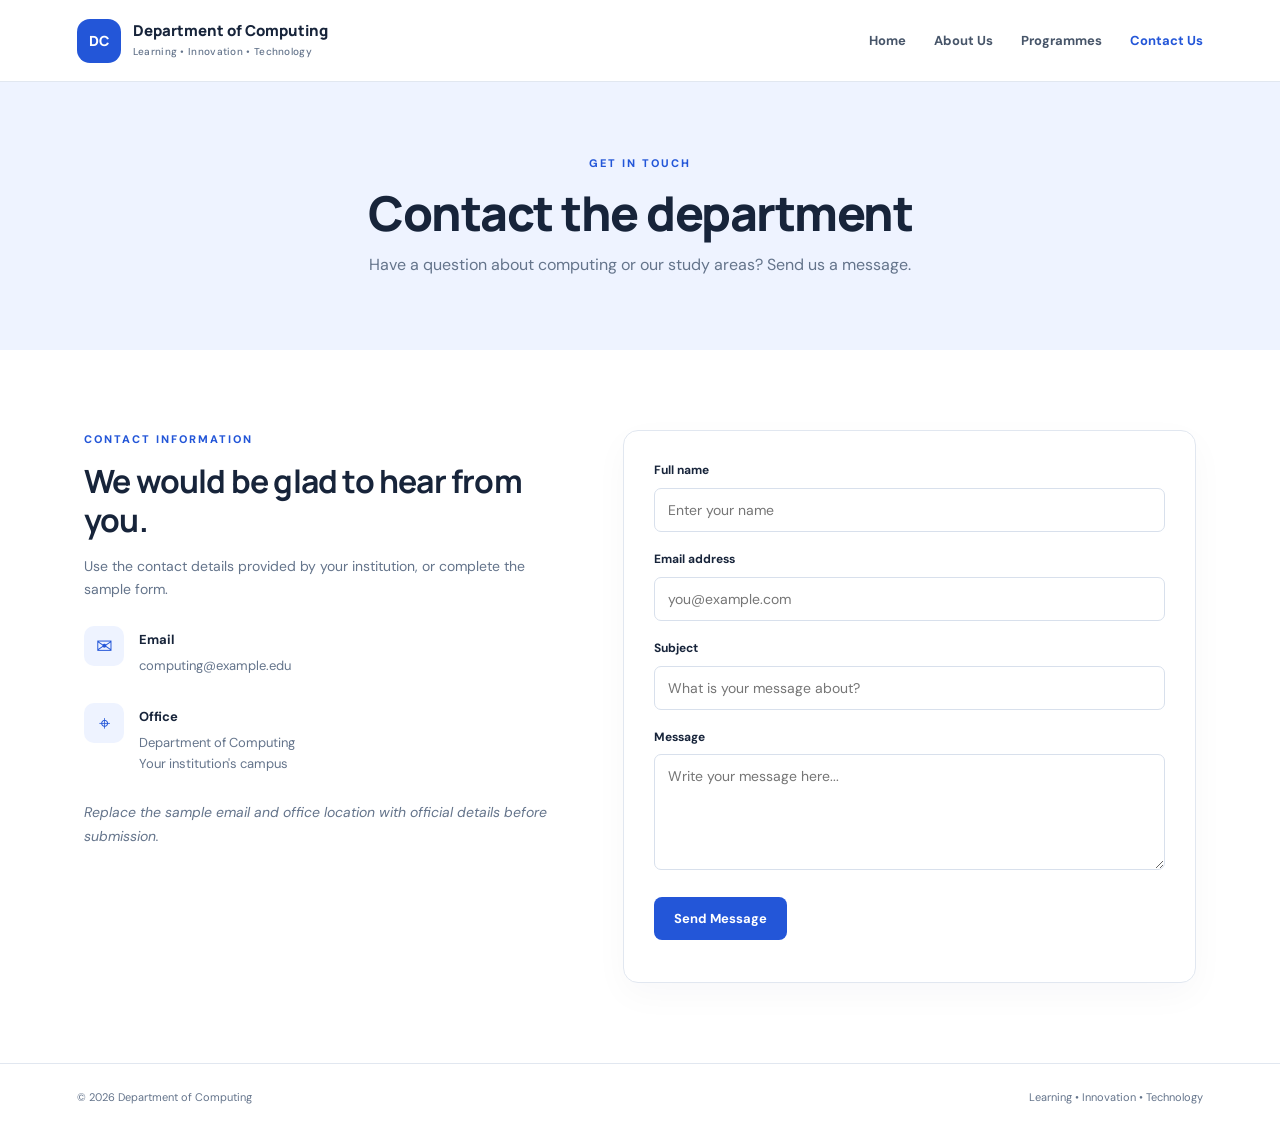
==== contact.html @ 83571a57 "Create initial department website" ====
<!DOCTYPE html>
<html lang="en">
<head><meta charset="UTF-8"><meta name="viewport" content="width=device-width, initial-scale=1.0"><title>Contact Us | Department of Computing</title><link rel="stylesheet" href="styles.css"></head>
<body>
<header class="site-header"><a class="brand" href="index.html"><span class="brand-mark">DC</span><span>Department of Computing<small>Learning • Innovation • Technology</small></span></a><button class="menu-toggle" aria-label="Toggle navigation" aria-expanded="false">☰</button><nav class="navigation" aria-label="Main navigation"><a href="index.html">Home</a><a href="about.html">About Us</a><a href="programmes.html">Programmes</a><a class="active" href="contact.html">Contact Us</a></nav></header>
<main><section class="page-hero"><p class="eyebrow">GET IN TOUCH</p><h1>Contact the department</h1><p>Have a question about computing or our study areas? Send us a message.</p></section>
<section class="section contact-layout"><div class="contact-info"><p class="eyebrow">CONTACT INFORMATION</p><h2>We would be glad to hear from you.</h2><p>Use the contact details provided by your institution, or complete the sample form.</p><div class="contact-detail"><span>✉</span><div><strong>Email</strong><p>computing@example.edu</p></div></div><div class="contact-detail"><span>⌖</span><div><strong>Office</strong><p>Department of Computing<br>Your institution's campus</p></div></div><p class="note">Replace the sample email and office location with official details before submission.</p></div>
<form class="contact-form" id="contact-form"><label for="name">Full name</label><input id="name" name="name" type="text" placeholder="Enter your name" required><label for="email">Email address</label><input id="email" name="email" type="email" placeholder="you@example.com" required><label for="subject">Subject</label><input id="subject" name="subject" type="text" placeholder="What is your message about?" required><label for="message">Message</label><textarea id="message" name="message" rows="5" placeholder="Write your message here..." required></textarea><button class="button" type="submit">Send Message</button><p class="form-message" id="form-message" role="status"></p></form></section></main>
<footer><span>© <span class="year"></span> Department of Computing</span><span>Learning • Innovation • Technology</span></footer><script src="script.js"></script></body></html>
---- styles.css ----
@import url('https://fonts.googleapis.com/css2?family=DM+Sans:wght@400;500;600;700&family=Manrope:wght@400;500;600;700;800&display=swap');
:root{--ink:#17243a;--muted:#64748b;--primary:#2356d8;--pale:#eef3ff;--line:#e1e7f0;--white:#fff;--dark:#101b30}
*{box-sizing:border-box}html{scroll-behavior:smooth}body{margin:0;font-family:'DM Sans',Arial,sans-serif;color:var(--ink);line-height:1.65;background:#fff}a{color:inherit;text-decoration:none}.site-header{min-height:82px;display:flex;align-items:center;justify-content:space-between;padding:16px max(6%,calc((100% - 1160px)/2));gap:24px;border-bottom:1px solid var(--line);background:#fff}.brand{display:flex;align-items:center;gap:12px;font-family:Manrope,Arial,sans-serif;font-weight:800;font-size:15px;line-height:1.25}.brand small{display:block;color:var(--muted);font-family:'DM Sans',Arial,sans-serif;font-size:10px;font-weight:500;margin-top:5px;letter-spacing:.3px}.brand-mark{display:grid;place-items:center;width:44px;height:44px;border-radius:13px;background:var(--primary);color:white;font-size:14px}.navigation{display:flex;gap:28px;align-items:center}.navigation a{font-size:13px;color:#475569;font-weight:700}.navigation a:hover,.navigation a.active{color:var(--primary)}.menu-toggle{display:none;border:0;background:none;font-size:24px;color:var(--ink)}.hero{padding:90px max(6%,calc((100% - 1160px)/2));background:linear-gradient(120deg,#f5f8ff 0%,#fff 60%);display:grid;grid-template-columns:1.2fr .8fr;align-items:center;gap:70px;min-height:500px}.eyebrow{font-size:11px;font-weight:800;letter-spacing:2px;color:var(--primary);margin:0 0 14px}.hero h1,.page-hero h1{font-family:Manrope,Arial,sans-serif;font-size:clamp(36px,5vw,58px);line-height:1.12;letter-spacing:-2px;margin:0 0 22px;font-weight:800}.hero h1 span{color:var(--primary)}.hero-content>p:not(.eyebrow){max-width:530px;color:var(--muted);font-size:16px}.hero-actions{display:flex;align-items:center;gap:25px;margin-top:30px}.button{display:inline-block;border:0;border-radius:8px;background:var(--primary);color:white;padding:13px 20px;font:700 13px 'DM Sans',Arial,sans-serif;cursor:pointer;transition:transform .2s,background .2s}.button:hover{background:#1745bd;transform:translateY(-1px)}.text-link{font-weight:700;font-size:13px;color:var(--primary)}.hero-card{background:var(--dark);color:white;padding:32px;border-radius:20px;min-height:300px;box-shadow:0 24px 55px #142b5424;transform:rotate(1.5deg)}.code-icon{font-size:52px;color:#83a7ff;font-weight:800}.card-label{font-size:10px;letter-spacing:2px;color:#b5c6e6;font-weight:700;margin:10px 0 28px}.code-line{height:8px;border-radius:10px;background:#4263a3;margin:15px 0}.code-line.long{width:90%;background:#85a5ee}.code-line.medium{width:65%}.code-line.short{width:42%;background:#61c7bb}.card-foot{display:flex;justify-content:space-between;margin-top:35px;padding-top:15px;border-top:1px solid #34435f;font-size:11px;color:#c1cee5}.section{max-width:1160px;margin:auto;padding:80px 24px}.intro{text-align:center}.section h2,.cta h2,.mission-card h3,.contact-info h2{font-family:Manrope,Arial,sans-serif;font-size:clamp(27px,3vw,36px);line-height:1.2;letter-spacing:-.8px;margin:0 0 16px}.section-lead{max-width:650px;margin:0 auto;color:var(--muted)}.feature-grid{display:grid;grid-template-columns:repeat(3,1fr);gap:22px;text-align:left;margin-top:44px}.feature{padding:25px;border:1px solid var(--line);border-radius:13px;background:#fff}.feature-number{font-size:11px;letter-spacing:1px;font-weight:800;color:var(--primary)}.feature h3{font-family:Manrope,Arial,sans-serif;font-size:18px;margin:18px 0 8px}.feature p,.programme-card p,.mission-card p{font-size:14px;color:var(--muted);margin-bottom:0}.cta{background:var(--primary);color:#fff;padding:45px max(6%,calc((100% - 1112px)/2));display:flex;align-items:center;justify-content:space-between;gap:30px}.cta .eyebrow{color:#d3e0ff}.cta h2{margin-bottom:8px}.cta p:not(.eyebrow){margin:0;color:#dce6ff;font-size:14px}.button-light{background:#fff;color:var(--primary);white-space:nowrap}.button-light:hover{background:#edf2ff;color:var(--primary)}footer{padding:24px max(6%,calc((100% - 1160px)/2));display:flex;justify-content:space-between;gap:20px;color:var(--muted);font-size:11px;border-top:1px solid var(--line)}.page-hero{background:var(--pale);padding:72px 24px;text-align:center}.page-hero h1{font-size:clamp(34px,4vw,48px);letter-spacing:-1.5px;margin-bottom:12px}.page-hero>p:last-child{max-width:620px;margin:0 auto;color:var(--muted)}.about-layout{display:grid;grid-template-columns:1.4fr .8fr;gap:70px;align-items:center}.about-layout p:not(.eyebrow){color:var(--muted);font-size:15px}.mission-card{padding:34px;border-radius:16px;background:#f5f7fc;border:1px solid var(--line)}.mission-card h3{font-size:25px;margin-top:18px}.values{padding-top:10px}.programme-grid{display:grid;grid-template-columns:repeat(3,1fr);gap:22px}.programme-card{border:1px solid var(--line);padding:28px;border-radius:14px;transition:box-shadow .2s,transform .2s}.programme-card:hover{box-shadow:0 15px 35px #1c376515;transform:translateY(-3px)}.programme-icon{display:grid;place-items:center;width:46px;height:46px;border-radius:12px;background:var(--pale);color:var(--primary);font-size:24px}.programme-card h2{font-size:20px;margin:20px 0 10px}.tag{display:inline-block;margin-top:20px;padding:5px 9px;border-radius:5px;background:#f2f5fb;color:#51617a;font-size:10px;font-weight:700}.note{font-size:12px;color:var(--muted);font-style:italic;margin-top:25px}.contact-layout{display:grid;grid-template-columns:.9fr 1.1fr;gap:70px}.contact-info h2{font-size:32px}.contact-info>p:not(.eyebrow){color:var(--muted);font-size:14px}.contact-detail{display:flex;gap:15px;align-items:flex-start;margin-top:25px}.contact-detail>span{display:grid;place-items:center;width:40px;height:40px;background:var(--pale);border-radius:10px;color:var(--primary);font-size:20px}.contact-detail strong{font-size:13px}.contact-detail p{font-size:13px;color:var(--muted);margin:2px 0}.contact-form{padding:30px;border:1px solid var(--line);border-radius:15px;box-shadow:0 12px 35px #17243a08}.contact-form label{display:block;font-size:12px;font-weight:700;margin:0 0 7px}.contact-form input,.contact-form textarea{width:100%;font:14px 'DM Sans',Arial,sans-serif;padding:12px 13px;border:1px solid #d8e0ec;border-radius:7px;margin-bottom:18px;color:var(--ink);background:#fff}.contact-form input:focus,.contact-form textarea:focus{outline:2px solid #cbd8ff;border-color:var(--primary)}.contact-form textarea{resize:vertical}.form-message{font-size:12px;color:var(--primary);margin-bottom:0}
@media(max-width:760px){.site-header{padding:14px 5%}.menu-toggle{display:block}.navigation{display:none;position:absolute;top:74px;left:0;right:0;z-index:5;background:#fff;padding:18px 5%;border-bottom:1px solid var(--line);flex-direction:column;align-items:flex-start;gap:18px}.navigation.open{display:flex}.hero{grid-template-columns:1fr;padding:60px 6%;gap:40px}.hero-card{max-width:440px;width:100%;margin:auto}.feature-grid,.programme-grid{grid-template-columns:1fr}.section{padding:60px 6%}.cta{padding:38px 6%;align-items:flex-start;flex-direction:column}.about-layout,.contact-layout{grid-template-columns:1fr;gap:35px}.page-hero{padding:55px 6%}footer{padding:22px 6%;flex-direction:column;gap:5px}.hero-actions{flex-wrap:wrap}.values{padding-top:0}}
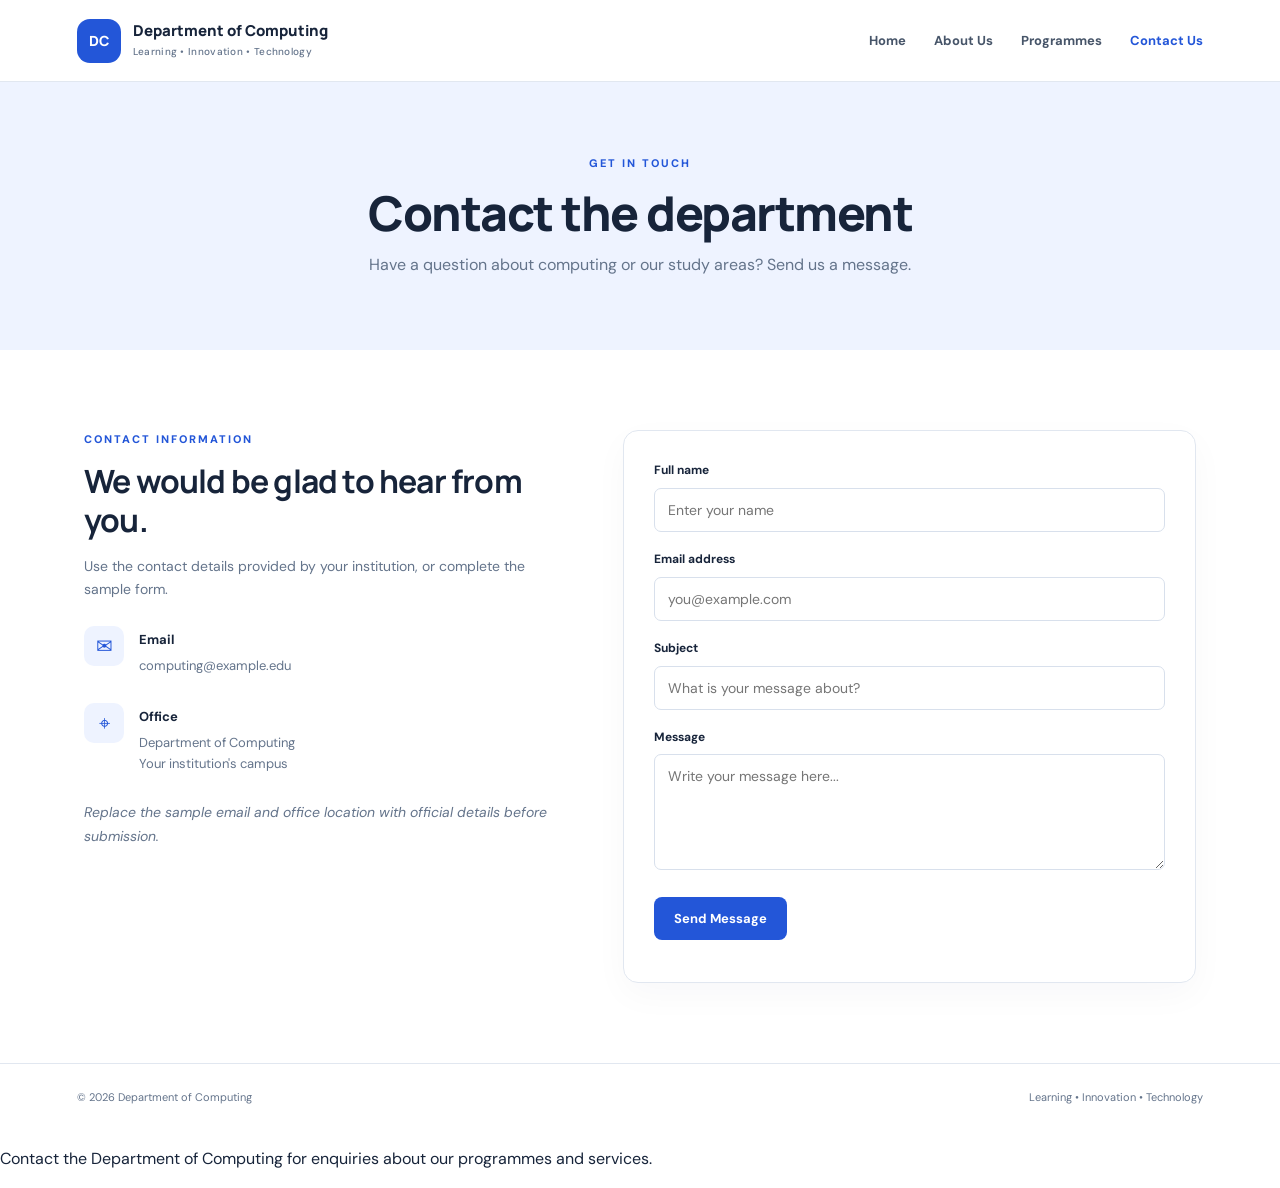
==== commit d749bf45: "Improve Contact Us page" ====
--- a/contact.html
+++ b/contact.html
@@ -6,4 +6,5 @@
 <main><section class="page-hero"><p class="eyebrow">GET IN TOUCH</p><h1>Contact the department</h1><p>Have a question about computing or our study areas? Send us a message.</p></section>
 <section class="section contact-layout"><div class="contact-info"><p class="eyebrow">CONTACT INFORMATION</p><h2>We would be glad to hear from you.</h2><p>Use the contact details provided by your institution, or complete the sample form.</p><div class="contact-detail"><span>✉</span><div><strong>Email</strong><p>computing@example.edu</p></div></div><div class="contact-detail"><span>⌖</span><div><strong>Office</strong><p>Department of Computing<br>Your institution's campus</p></div></div><p class="note">Replace the sample email and office location with official details before submission.</p></div>
 <form class="contact-form" id="contact-form"><label for="name">Full name</label><input id="name" name="name" type="text" placeholder="Enter your name" required><label for="email">Email address</label><input id="email" name="email" type="email" placeholder="you@example.com" required><label for="subject">Subject</label><input id="subject" name="subject" type="text" placeholder="What is your message about?" required><label for="message">Message</label><textarea id="message" name="message" rows="5" placeholder="Write your message here..." required></textarea><button class="button" type="submit">Send Message</button><p class="form-message" id="form-message" role="status"></p></form></section></main>
-<footer><span>© <span class="year"></span> Department of Computing</span><span>Learning • Innovation • Technology</span></footer><script src="script.js"></script></body></html>
+<footer><span>© <span class="year"></span> Department of Computing</span><span>Learning • Innovation • Technology</span></footer><script src="script.js"></script><p class="branch-note">Contact the Department of Computing for enquiries about our programmes and services.</p>
+</body></html>
